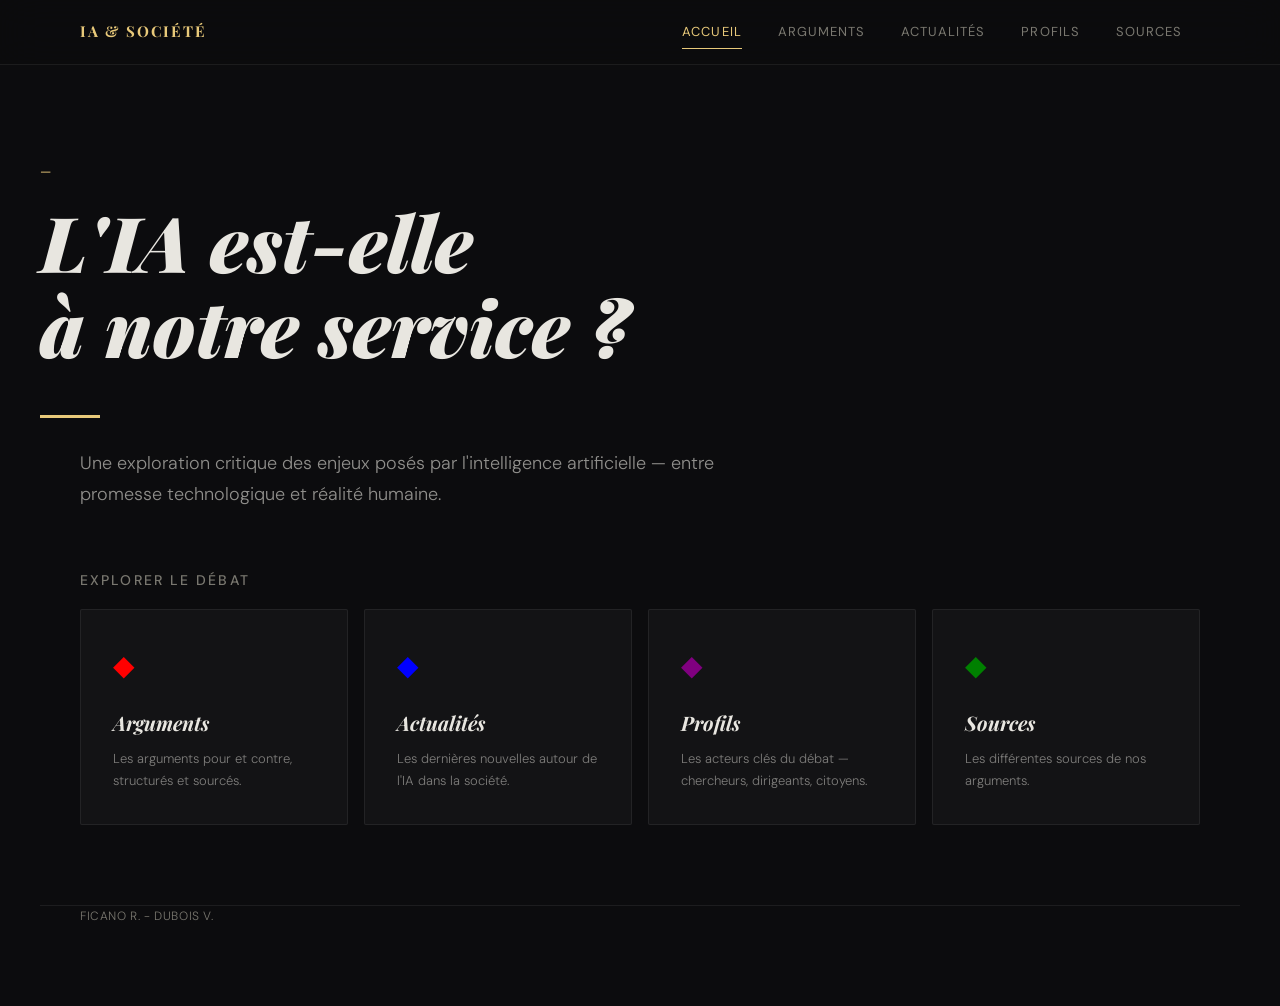
==== index.html @ fd0440b5 "rework architecture + hébergement" ====
<!DOCTYPE html>
<html lang="fr">

<head>
  <meta charset="UTF-8">
  <meta name="viewport" content="width=device-width, initial-scale=1.0">
  <link rel="stylesheet" href="css/style.css">
  <link rel="icon" href="img/logo.png">
  <title>IA et société</title>
</head>

<body>
  <header>
    <nav>
      <ul>
        <li><a href="/" class="active">Accueil</a></li>
        <li><a href="html/arguments.html">Arguments</a></li>
        <li><a href="html/actu.html">Actualités</a></li>
        <li><a href="html/profils.html">Profils</a></li>
        <li><a href="html/sources.html">Sources</a></li>
      </ul>
    </nav>
  </header>

  <h1>L'IA est-elle<br>à notre service ?</h1>

  <main>
    <p class="hero-description">
      Une exploration critique des enjeux posés par l'intelligence artificielle — entre promesse technologique et
      réalité humaine.
    </p>

    <h3>Explorer le débat</h3>

    <div class="explore-grid">

      <a href="html/arguments.html" class="explore-link">
        <div class="explore-card">
          <div class="explore-icon" style="color: rgb(255, 0, 0);">◆</div>
          <div class="explore-title">Arguments</div>
          <div class="explore-desc">Les arguments pour et contre, structurés et sourcés.</div>
        </div>
      </a>

      <a href="html/actu.html" class="explore-link">
        <div class="explore-card">
          <div class="explore-icon" style="color: blue;">◆</div>
          <div class="explore-title">Actualités</div>
          <div class="explore-desc">Les dernières nouvelles autour de l'IA dans la société.</div>
        </div>
      </a>

      <a href="html/profils.html" class="explore-link">
        <div class="explore-card">
          <div class="explore-icon" style="color:purple">◆</div>
          <div class="explore-title">Profils</div>
          <div class="explore-desc">Les acteurs clés du débat — chercheurs, dirigeants, citoyens.</div>
        </div>
      </a>

      <a href="html/sources.html" class="explore-link">
        <div class="explore-card">
          <div class="explore-icon" style="color: green">◆</div>
          <div class="explore-title">Sources</div>
          <div class="explore-desc">Les différentes sources de nos arguments.</div>
        </div>
      </a>

    </div>
  </main>

  <footer>
    FICANO R. - DUBOIS V.
  </footer>

</body>

</html>
---- css/style.css ----
@import url('https://fonts.googleapis.com/css2?family=Playfair+Display:ital,wght@0,400;0,700;0,900;1,400;1,700&family=DM+Sans:wght@300;400;500&display=swap');

*,
*::before,
*::after {
  margin: 0;
  padding: 0;
  box-sizing: border-box;
}

:root {
  --bg: #0c0c0e;
  --bg2: #13131a;
  --surface: #1a1a24;
  --border: rgba(255, 255, 255, 0.07);
  --text: #e8e6e0;
  --text-dim: #7a7870;
  --accent: #e8c97a;
  --pour: #4ade80;
  --contre: #f87171;
  --pour-bg: rgba(74, 222, 128, 0.07);
  --contre-bg: rgba(248, 113, 113, 0.07);
  --neutral-bg: rgba(255, 255, 255, 0.03);
}

html {
  scroll-behavior: smooth;
}

.clair {
  background-color: white;
  color: black;
}

body {
  background: var(--bg);
  color: var(--text);
  font-family: 'DM Sans', sans-serif;
  font-weight: 300;
  line-height: 1.7;
  min-height: 100vh;
  overflow-x: hidden;
}

header {
  position: sticky;
  top: 0;
  z-index: 100;
  background: rgba(12, 12, 14, 0.85);
  backdrop-filter: blur(20px);
  -webkit-backdrop-filter: blur(20px);
  border-bottom: 1px solid var(--border);
}

nav {
  max-width: 1200px;
  margin: 0 auto;
  padding: 0 40px;
  display: flex;
  align-items: center;
  height: 64px;
}

nav ul,
nav ol {
  list-style: none;
  display: flex;
  align-items: center;
}

nav li {
  display: inline-flex;
  align-items: center;
}

nav li a {
  display: inline-block;
  padding: 8px 18px;
  font-family: 'DM Sans', sans-serif;
  font-size: 13px;
  font-weight: 400;
  letter-spacing: 0.08em;
  text-transform: uppercase;
  text-decoration: none;
  color: var(--text-dim);
  transition: color 0.2s;
  position: relative;
}

nav li a::after {
  content: '';
  position: absolute;
  bottom: 2px;
  left: 18px;
  right: 18px;
  height: 1px;
  background: var(--accent);
  transform: scaleX(0);
  transition: transform 0.25s ease;
  transform-origin: left;
}

nav li a:hover {
  color: var(--text);
}

nav li a:hover::after {
  transform: scaleX(1);
}

nav li a.active {
  color: var(--accent);
}

nav li a.active::after {
  transform: scaleX(1);
}

nav::before {
  content: 'IA & SOCIÉTÉ';
  font-family: 'Playfair Display', serif;
  font-size: 15px;
  font-weight: 700;
  color: var(--accent);
  letter-spacing: 0.12em;
  margin-right: auto;
  white-space: nowrap;
}

h1 {
  background: none !important;
  padding: 100px 40px 80px !important;
  font-family: 'Playfair Display', serif;
  font-size: clamp(36px, 6vw, 80px);
  font-weight: 900;
  font-style: italic;
  color: var(--text);
  line-height: 1.1;
  max-width: 900px;
  margin: 0;
  display: block;
  position: relative;
}

h1::after {
  content: '';
  position: absolute;
  bottom: 30px;
  left: 40px;
  width: 60px;
  height: 3px;
  background: var(--accent);
}

h1::before {
  content: '—';
  display: block;
  font-family: 'DM Sans', sans-serif;
  font-size: 13px;
  font-style: normal;
  font-weight: 400;
  letter-spacing: 0.3em;
  color: var(--accent);
  margin-bottom: 20px;
  text-transform: uppercase;
}

main,
.content,
body>*:not(header):not(h1) {
  max-width: 1200px;
  margin: 0 auto;
  padding: 0 40px 80px;
}

fieldset {
  border-radius: 2px;
  padding: 0;
  margin-bottom: 16px;
  position: relative;
  overflow: hidden;
  background: var(--neutral-bg);
  border: 1px solid var(--border);
}

legend {
  display: none;
}

fieldset>* {
  display: block;
  padding: 28px 32px;
}

fieldset h2 a,
fieldset h2 {
  font-family: 'Playfair Display', serif;
  font-size: 20px;
  font-weight: 700;
  font-style: italic;
  text-decoration: none;
  color: var(--text);
  line-height: 1.4;
  transition: color 0.2s;
}

fieldset h2 a:hover {
  color: var(--accent);
}

fieldset::before {
  content: '';
  position: absolute;
  left: 0;
  top: 0;
  bottom: 0;
  width: 3px;
  background: var(--border);
}

fieldset.pour {
  background: var(--pour-bg);
  border-color: rgba(74, 222, 128, 0.15);
}

fieldset.pour::before {
  background: var(--pour);
}

fieldset.pour::after {
  content: 'POUR';
  position: absolute;
  top: 50%;
  right: 24px;
  transform: translateY(-50%);
  font-family: 'DM Sans', sans-serif;
  font-size: 10px;
  font-weight: 500;
  letter-spacing: 0.2em;
  color: var(--pour);
  opacity: 0.7;
}

fieldset.contre {
  background: var(--contre-bg);
  border-color: rgba(248, 113, 113, 0.15);
}

fieldset.contre::before {
  background: var(--contre);
}

fieldset.contre::after {
  content: 'CONTRE';
  position: absolute;
  top: 50%;
  right: 24px;
  transform: translateY(-50%);
  font-family: 'DM Sans', sans-serif;
  font-size: 10px;
  font-weight: 500;
  letter-spacing: 0.2em;
  color: var(--contre);
  opacity: 0.7;
}

h2:not(fieldset h2) {
  font-family: 'Playfair Display', serif;
  font-size: clamp(24px, 3vw, 36px);
  font-weight: 700;
  color: var(--text);
  margin-bottom: 24px;
  margin-top: 60px;
}

h3 {
  font-family: 'DM Sans', sans-serif;
  font-size: 14px;
  font-weight: 500;
  letter-spacing: 0.15em;
  text-transform: uppercase;
  color: var(--text-dim);
  margin-bottom: 16px;
  margin-top: 40px;
}

p {
  color: rgba(232, 230, 224, 0.75);
  margin-bottom: 16px;
  font-size: 16px;
}

a {
  color: var(--accent);
  text-decoration: none;
  transition: opacity 0.2s;
}

a:hover {
  opacity: 0.75;
}

.arguments-grid {
  display: grid;
  grid-template-columns: 1fr 1fr;
  gap: 16px;
  margin-top: 40px;
}

hr {
  border: none;
  border-top: 1px solid var(--border);
  margin: 60px 0;
}

table {
  width: 100%;
  border-collapse: collapse;
  font-size: 14px;
}

th {
  text-align: left;
  padding: 12px 16px;
  font-family: 'DM Sans', sans-serif;
  font-size: 11px;
  letter-spacing: 0.15em;
  text-transform: uppercase;
  color: var(--text-dim);
  border-bottom: 1px solid var(--border);
}

td {
  padding: 14px 16px;
  border-bottom: 1px solid var(--border);
  color: rgba(232, 230, 224, 0.75);
  vertical-align: top;
}

tr:hover td {
  background: rgba(255, 255, 255, 0.02);
}

.badge {
  display: inline-block;
  padding: 3px 10px;
  border-radius: 20px;
  font-size: 11px;
  font-weight: 500;
  letter-spacing: 0.05em;
}

.badge-pour {
  background: rgba(74, 222, 128, 0.12);
  color: var(--pour);
}

.badge-contre {
  background: rgba(248, 113, 113, 0.12);
  color: var(--contre);
}

.badge-neutre {
  background: rgba(255, 255, 255, 0.08);
  color: var(--text-dim);
}

footer {
  max-width: 1200px;
  margin: 0 auto;
  padding: 40px;
  border-top: 1px solid var(--border);
  font-size: 12px;
  color: var(--text-dim);
  letter-spacing: 0.05em;
}

.container {
  display: grid;
  grid-template-columns: 1fr 1fr;
  gap: 8px;
}

.profil {
  border-left: solid 6px rgb(93, 32, 124) !important;
  border: solid 1px rgb(93, 32, 124);
  background-color: rgba(93, 32, 124, 0.2);
  display: grid;
  grid-template-columns: 200px 1fr;
  gap: 8px;
}

.actu {
  border-left: solid 6px rgb(0, 0, 95) !important;
  border: solid 1px rgb(0, 0, 95);
  background-color: rgba(0, 0, 95, 0.192);
}

.actu_container {
  display: grid;
  grid-template-columns: 80px 1fr;
}

.hero-description {
  max-width: 640px;
  font-size: 18px;
  color: rgba(232, 230, 224, 0.6);
  margin-bottom: 60px;
}

.explore-grid {
  display: grid;
  grid-template-columns: repeat(auto-fit, minmax(260px, 1fr));
  gap: 16px;
  margin-top: 16px;
}

.explore-link {
  color: inherit;
  text-decoration: none;
}

.explore-card {
  background: rgba(255, 255, 255, 0.03);
  border: 1px solid rgba(255, 255, 255, 0.07);
  border-radius: 2px;
  padding: 32px;
  transition: border-color 0.2s, transform 0.2s;
}

.explore-card:hover {
  border-color: rgba(232, 201, 122, 0.3);
  transform: translateY(-3px);
}

.explore-icon {
  font-size: 28px;
  margin-bottom: 16px;
}

.explore-title {
  font-family: 'Playfair Display', serif;
  font-size: 20px;
  font-weight: 700;
  font-style: italic;
  margin-bottom: 8px;
}

.explore-desc {
  font-size: 13px;
  color: rgba(232, 230, 224, 0.5);
}

dialog {
  border-left: solid 6px rgb(0, 0, 95) !important;
  border: solid 1px rgb(0, 0, 95);
  background-color: rgb(0, 0, 39);
  margin: auto;
  position: fixed;
  inset: 0;
}

dialog p {
  font-family: 'Playfair Display', serif;
  font-size: 20px;
  font-weight: 700;
  font-style: italic;
  text-decoration: none;
}

.detailsbtn {
  display: flex;
  float: right;
  padding: 0;
  color: white;
  border: solid rgba(255, 255, 255, 0) 2px;
  background-color: rgba(255, 255, 255, 0);
}

.closebtn {
  display: flex;
  float: right;
  background-color: rgba(255, 255, 255, 0);
  color: red;
  border: solid rgba(255, 255, 255, 0);
}

@media (max-width: 768px) {
  nav {
    padding: 0 20px;
  }

  nav::before {
    display: none;
  }

  nav li a {
    padding: 8px 10px;
    font-size: 12px;
  }

  h1 {
    padding: 60px 20px 50px !important;
  }

  h1::after {
    left: 20px;
  }

  main,
  .content,
  body>*:not(header):not(h1) {
    padding: 0 20px 60px;
  }

  .pour h2 a,
  .contre h2 a {
    font-size: 80%;
  }

  .container {
    grid-template-columns: 1fr;
  }

  fieldset.pour::after,
  fieldset.contre::after {
    content: '';
  }
}
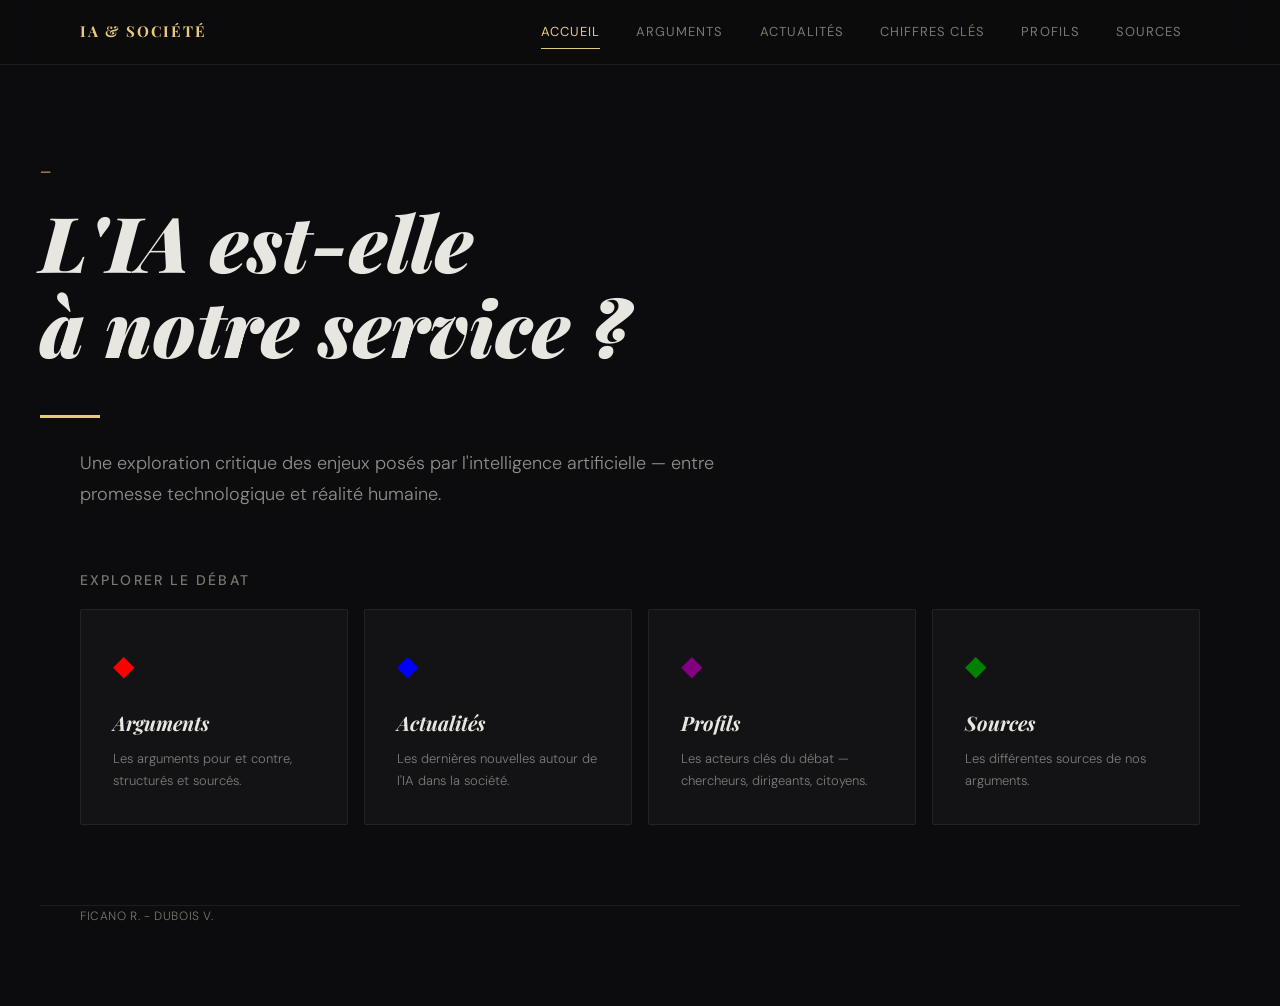
==== commit fb64c8fb: "gros patch" ====
--- a/index.html
+++ b/index.html
@@ -16,6 +16,7 @@
         <li><a href="/" class="active">Accueil</a></li>
         <li><a href="html/arguments.html">Arguments</a></li>
         <li><a href="html/actu.html">Actualités</a></li>
+        <li><a href="html/chiffres.html">chiffres clés</a></li>
         <li><a href="html/profils.html">Profils</a></li>
         <li><a href="html/sources.html">Sources</a></li>
       </ul>
--- a/css/style.css
+++ b/css/style.css
@@ -401,6 +401,12 @@
   grid-template-columns: 80px 1fr;
 }
 
+.source {
+  border-left: solid 6px rgb(5, 95, 0) !important;
+  border: solid 1px rgb(5, 95, 0);
+  background-color: rgba(5, 95, 0, 0.192);
+}
+
 .hero-description {
   max-width: 640px;
   font-size: 18px;
@@ -485,6 +491,145 @@
   border: solid rgba(255, 255, 255, 0);
 }
 
+/* ─── Chiffres ─────────────────────────────────────────────── */
+
+.kpi-grid {
+  display: grid;
+  grid-template-columns: repeat(auto-fit, minmax(170px, 1fr));
+  gap: 16px;
+  margin-bottom: 60px;
+}
+
+.kpi {
+  background: var(--neutral-bg);
+  border: 1px solid var(--border);
+  border-radius: 2px;
+  padding: 24px 20px;
+  position: relative;
+  overflow: hidden;
+}
+
+.kpi::before {
+  content: '';
+  position: absolute;
+  left: 0;
+  top: 0;
+  bottom: 0;
+  width: 3px;
+}
+
+.kpi.accent::before { background: var(--accent); }
+.kpi.green::before  { background: var(--pour); }
+.kpi.red::before    { background: var(--contre); }
+.kpi.blue::before   { background: #60a5fa; }
+
+.kpi-label {
+  font-family: 'DM Sans', sans-serif;
+  font-size: 11px;
+  letter-spacing: 0.15em;
+  text-transform: uppercase;
+  color: var(--text-dim);
+  margin-bottom: 10px;
+}
+
+.kpi-value {
+  font-family: 'Playfair Display', serif;
+  font-size: 34px;
+  font-weight: 900;
+  font-style: italic;
+  color: var(--text);
+  line-height: 1;
+}
+
+.kpi-sub {
+  font-size: 12px;
+  color: var(--text-dim);
+  margin-top: 6px;
+}
+
+.kpi-source {
+  font-size: 10px;
+  letter-spacing: 0.08em;
+  color: rgba(122, 120, 112, 0.6);
+  margin-top: 8px;
+  text-transform: uppercase;
+}
+
+.section-label {
+  font-family: 'DM Sans', sans-serif;
+  font-size: 11px;
+  letter-spacing: 0.15em;
+  text-transform: uppercase;
+  color: var(--text-dim);
+  margin: 0 0 20px;
+  padding-bottom: 10px;
+  border-bottom: 1px solid var(--border);
+}
+
+.chart-card {
+  background: var(--neutral-bg);
+  border: 1px solid var(--border);
+  border-radius: 2px;
+  padding: 28px 24px;
+  margin-bottom: 16px;
+}
+
+.chart-title {
+  font-family: 'Playfair Display', serif;
+  font-size: 18px;
+  font-weight: 700;
+  font-style: italic;
+  color: var(--text);
+  margin-bottom: 4px;
+}
+
+.chart-source {
+  font-size: 11px;
+  color: var(--text-dim);
+  margin-bottom: 20px;
+}
+
+.charts-row {
+  display: grid;
+  grid-template-columns: 1fr 1fr;
+  gap: 16px;
+  margin-bottom: 16px;
+}
+
+.chart-legend {
+  display: flex;
+  flex-wrap: wrap;
+  gap: 14px;
+  margin-bottom: 14px;
+  font-size: 12px;
+  color: rgba(232, 230, 224, 0.6);
+}
+
+.legend-dot {
+  width: 10px;
+  height: 10px;
+  border-radius: 2px;
+  display: inline-block;
+  margin-right: 4px;
+  vertical-align: middle;
+}
+
+.chart-wrap {
+  position: relative;
+  width: 100%;
+  height: 220px;
+}
+
+.chart-wrap--sm {
+  height: 188px;
+}
+
+.chart-wrap--lg {
+  height: 300px;
+}
+
+/* ─────────────────────────────────────────────────────────── */
+
 @media (max-width: 768px) {
   nav {
     padding: 0 20px;
@@ -526,4 +671,12 @@
   fieldset.contre::after {
     content: '';
   }
+
+  .charts-row {
+    grid-template-columns: 1fr;
+  }
+
+  .kpi-value {
+    font-size: 28px;
+  }
 }
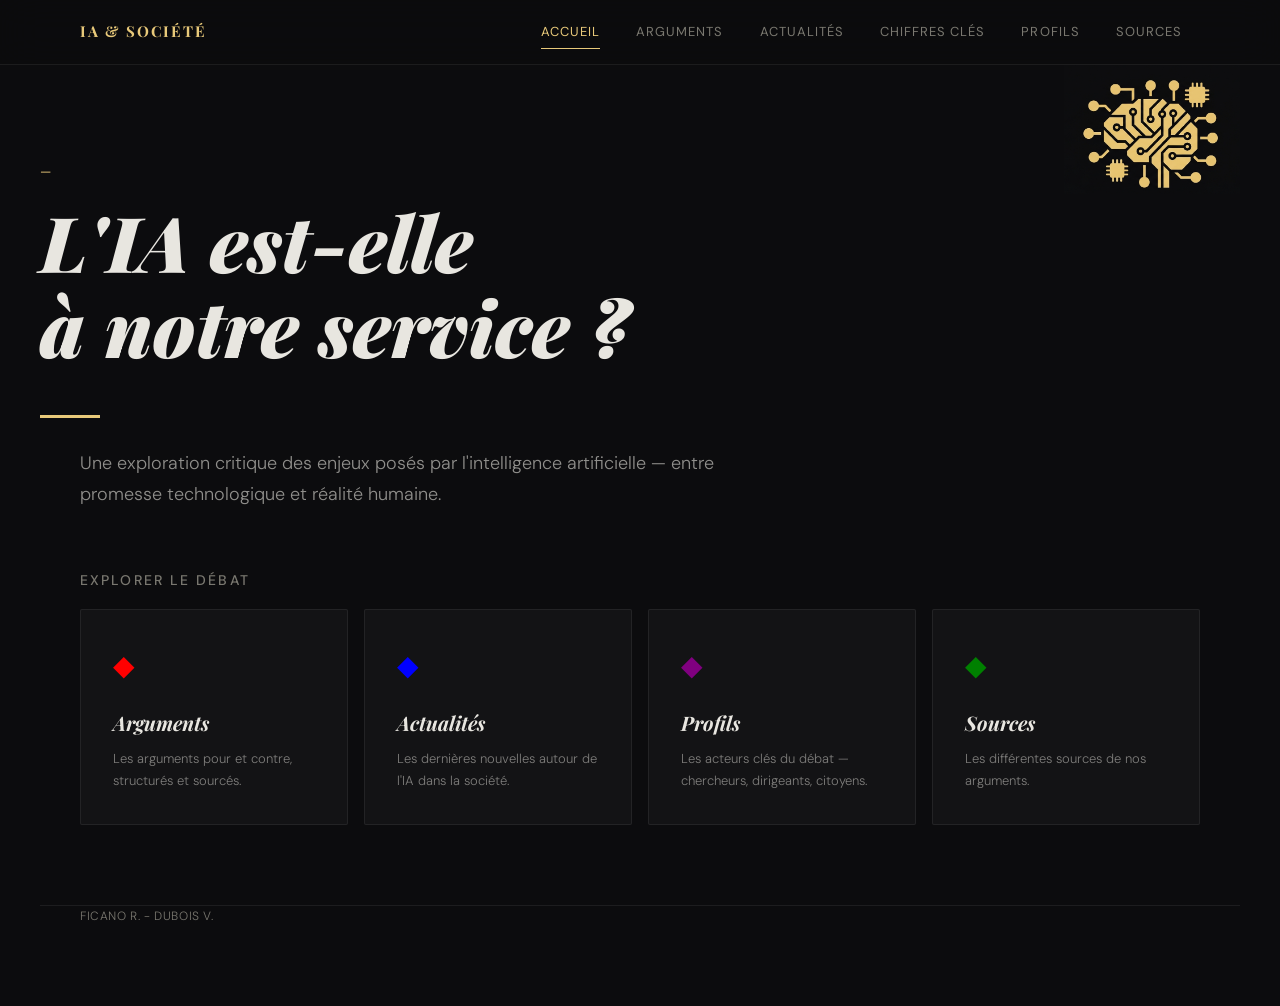
==== commit 1e636ba9: "ptite image" ====
--- a/index.html
+++ b/index.html
@@ -23,6 +23,8 @@
     </nav>
   </header>
 
+  <img src="img/ia.png" id="ia_img">
+  
   <h1>L'IA est-elle<br>à notre service ?</h1>
 
   <main>
--- a/css/style.css
+++ b/css/style.css
@@ -628,7 +628,12 @@
   height: 300px;
 }
 
-/* ─────────────────────────────────────────────────────────── */
+#ia_img{
+  position: absolute;
+  right: 0;
+  width: 20%;
+  z-index: -2;
+}
 
 @media (max-width: 768px) {
   nav {
